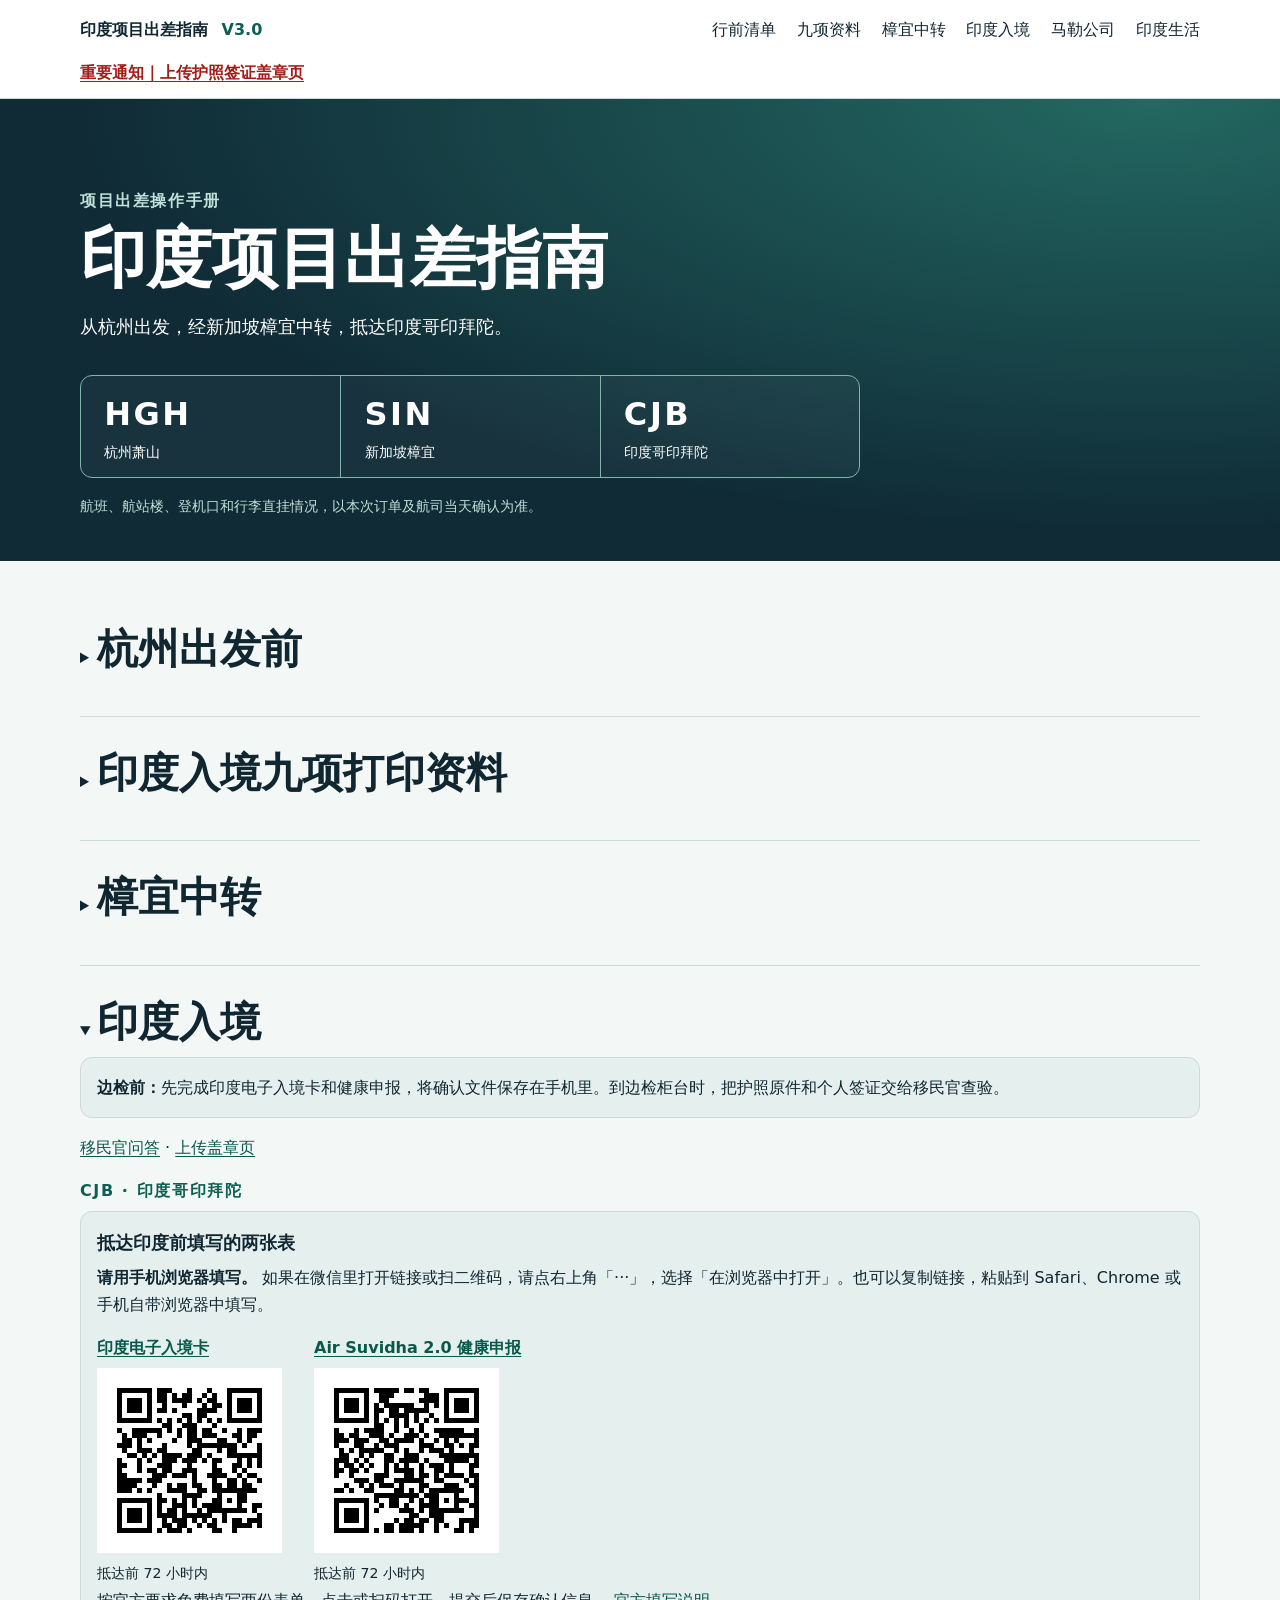
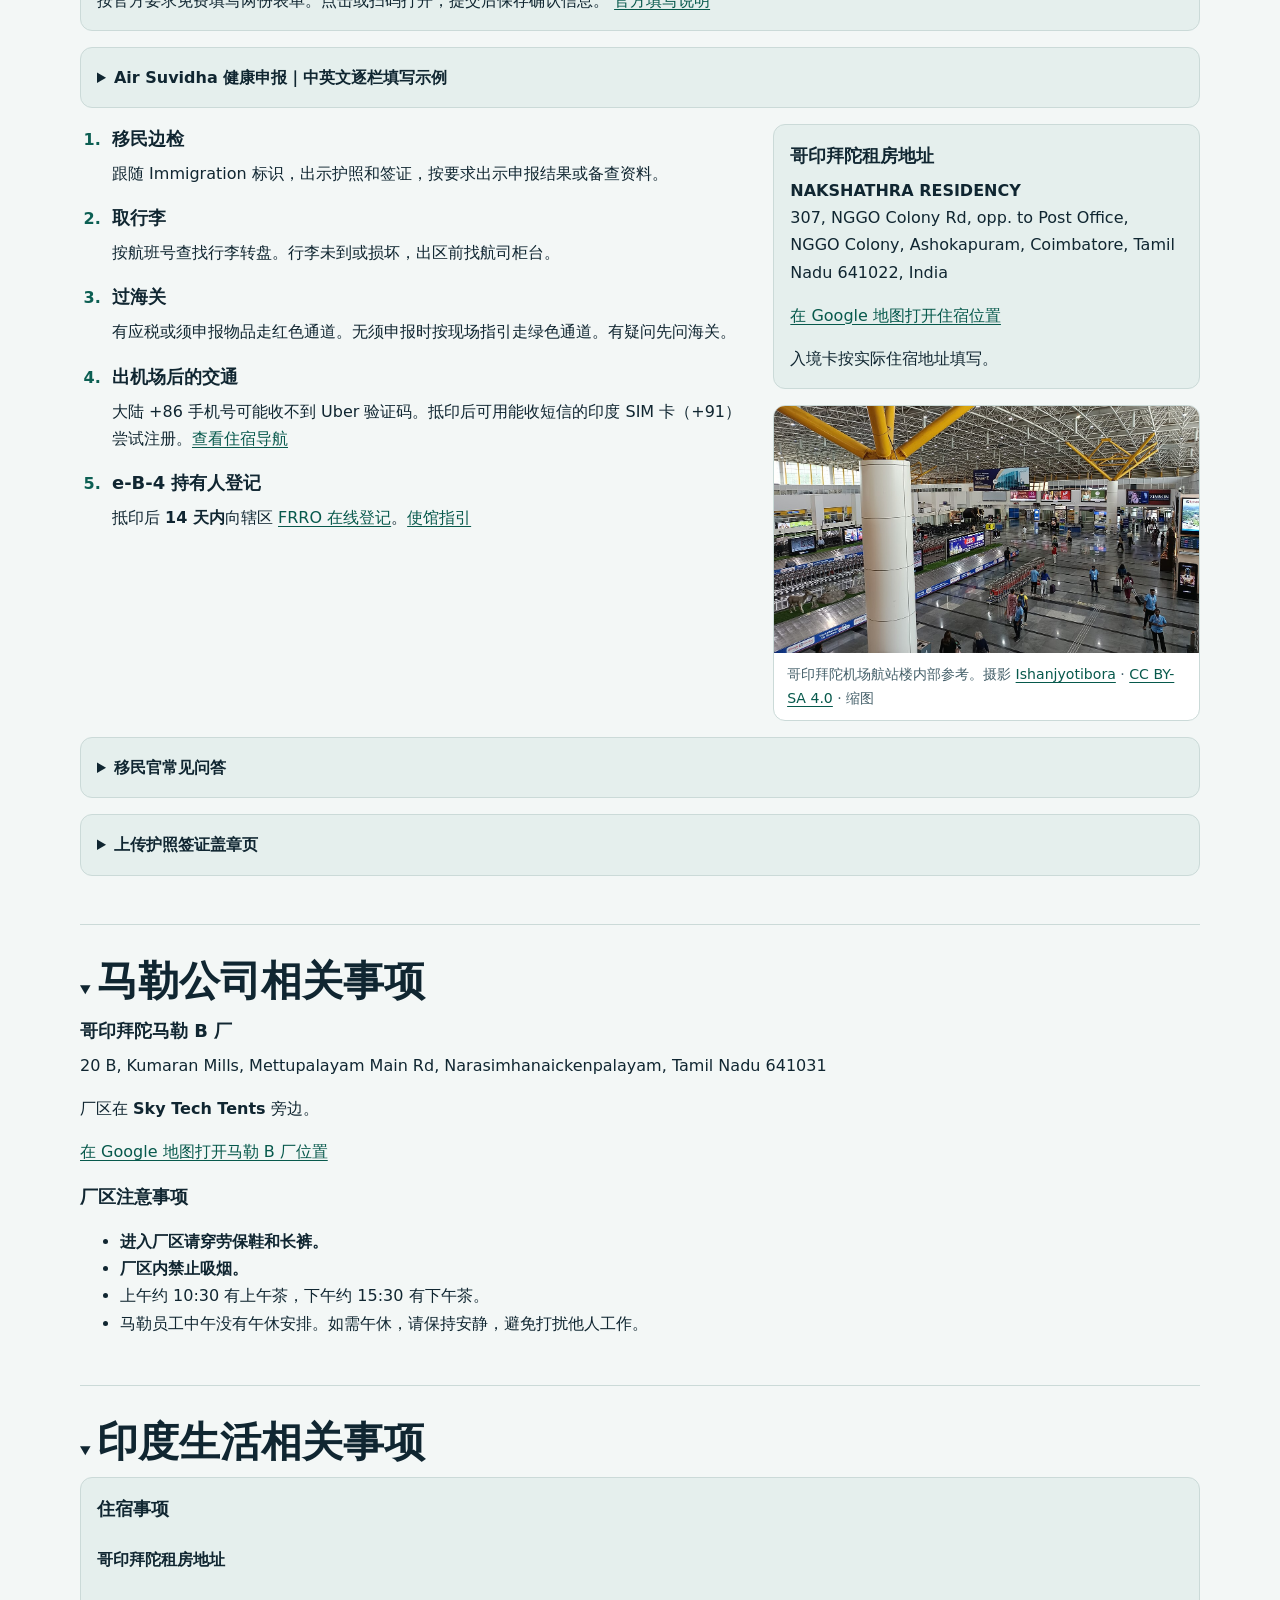
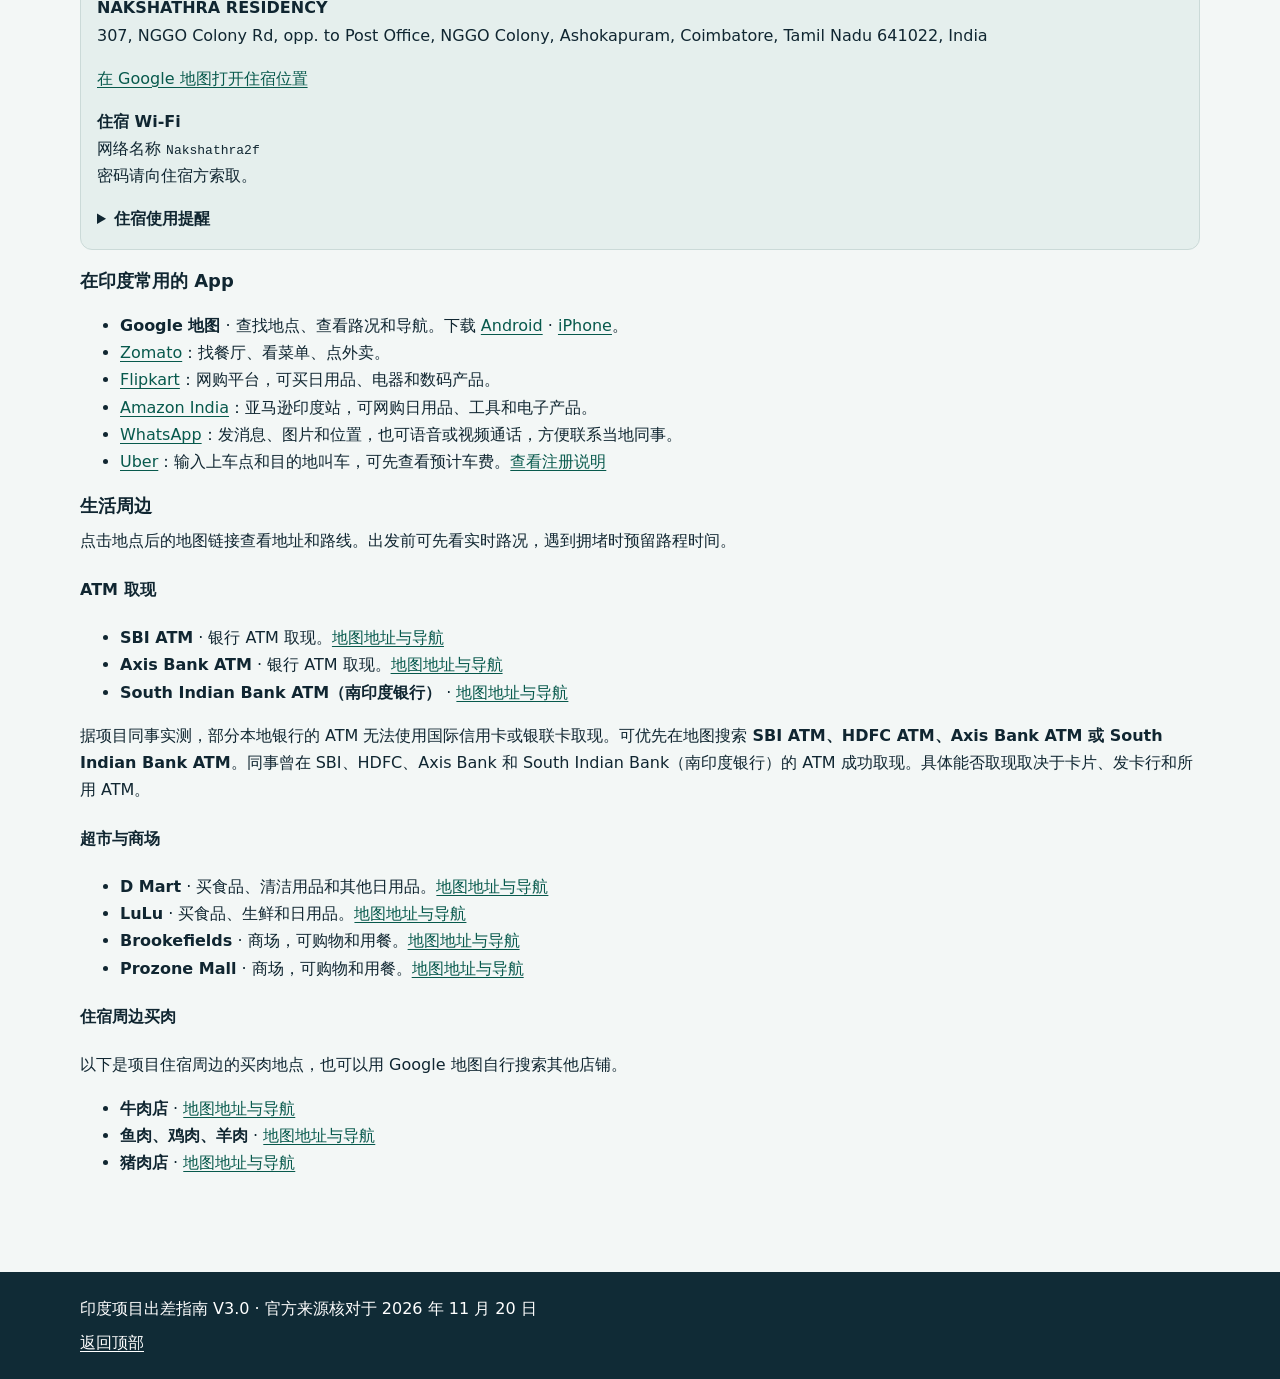
==== india-project-guide-v3/index.html @ 46e32e8b "Highlight passport stamp upload in header" ====
<!doctype html>
<html lang="zh-CN">
<head>
<meta charset="utf-8">
<meta name="viewport" content="width=device-width, initial-scale=1">
<meta name="description" content="杭州经新加坡樟宜前往印度哥印拜陀的项目出差操作指南。">
<title>印度项目出差指南 V3.0</title>
<link rel="stylesheet" href="assets/style.css">
<script src="assets/checklist.js" defer></script>
<style>
.guide-section > summary { cursor: pointer; margin-bottom: .65rem; }
.guide-section > summary h2 { display: inline; }
</style>
<script defer src="assets/sections.js"></script>
</head>
<body>
<a class="skip" href="#main">跳到正文</a>
<header id="top">
<div class="wrap mast">
<strong>印度项目出差指南 <span>V3.0</span></strong>
<nav aria-label="章节导航"><a href="#prep">行前清单</a><a href="#documents">九项资料</a><a href="#transit">樟宜中转</a><a href="#india">印度入境</a><a href="#mahle">马勒公司</a><a href="#india-living">印度生活</a></nav>
</div>
<p class="wrap" style="padding:0 0 .75rem;margin-block:0"><strong><a href="#visa-upload" style="color:#a41c17">重要通知｜上传护照签证盖章页</a></strong></p>
</header>
<main id="main">
<section class="hero">
<div class="wrap">
<p class="eyebrow">项目出差操作手册</p>
<h1>印度项目出差指南</h1>
<p class="lead">从杭州出发，经新加坡樟宜中转，抵达印度哥印拜陀。</p>
<ol class="route" aria-label="航线示意">
<li><b>HGH</b><span>杭州萧山</span></li>
<li><b>SIN</b><span>新加坡樟宜</span></li>
<li><b>CJB</b><span>印度哥印拜陀</span></li>
</ol>
<p class="note">航班、航站楼、登机口和行李直挂情况，以本次订单及航司当天确认为准。</p>
</div>
</section>
<div class="wrap content">
<details id="prep" class="section guide-section">
<summary><h2>杭州出发前</h2></summary>
<p class="tag internal">公司内部建议</p>
<div class="callout" id="baggage"><h3>酷航行李额度</h3><p><span class="tag internal">本项目订票</span> 每人 <strong>20 kg 托运</strong>，经济舱随身 <strong>最多两件、合计 10 kg</strong>。逐段核对电子客票。</p><details><summary>尺寸和充电宝要求</summary><p>托运单件三边合计 ≤ 158 cm。登机箱 ≤ 54 × 38 × 23 cm，小包 ≤ 40 × 30 × 10 cm。充电宝随身带，每人最多 2 个，须符合容量限制，飞行中禁止使用或充电。<a href="https://www.flyscoot.com/en/book/travel-essentials/baggage-information">酷航行李规则</a> · <a href="https://www.flyscoot.com/en/advisory/advisory-on-power-bank-usage-onboard">充电宝规定</a></p></details></div>
<div class="checkgroup" data-group="prep">
<div class="checkhead"><span data-count aria-live="polite"></span><button type="button" data-reset hidden>清空本组勾选</button></div>
<label><input type="checkbox" id="passport">核对护照和已获批签证。</label>
<label><input type="checkbox" id="tickets">保存两段行程单，确认行李是否直挂 CJB。</label>
<label><input type="checkbox" id="bags"><span>核对<a href="#baggage">行李额度</a>。带烟草前查看<a href="#cigarettes">香烟政策</a>。</span></label>
<label><input type="checkbox" id="mobile">开通漫游，离线保存行程和住宿地址。</label>
<label><input type="checkbox" id="card">确认银行卡可在境外支付，准备备用支付方式。</label>
<label><input type="checkbox" id="arrival"><span>按行程填写<a href="#india">印度入境卡和健康申报</a>。如需进入新加坡，另填 SG Arrival Card。</span></label>
<label><input type="checkbox" id="folder"><span>打印<a href="#documents">九项资料</a>，随身携带。</span></label>
<label><input type="checkbox" id="uber-prep"><span>如需 Uber，可先试注册。收不到验证码时，查看<a href="#uber">印度 SIM 卡注册说明</a>。</span></label>
</div>
<small>勾选进度保存在当前浏览器。出发前可打印本页。</small>
</details>
<details id="documents" class="section guide-section">
<summary><h2>印度入境九项打印资料</h2></summary>
<p class="tag internal">公司内部打印清单</p>
<p>公司建议将以下资料打印备查，护照原件随身携带。</p>
<div class="checkgroup" data-group="documents">
<div class="checkhead"><span data-count aria-live="polite"></span><button type="button" data-reset hidden>清空本组勾选</button></div>
<label><input type="checkbox" id="visa"><span><b>e-B4 签证</b></span></label>
<label><input type="checkbox" id="dispatch"><span><b>公司派遣函</b></span></label>
<label><input type="checkbox" id="sponsor"><span><b>MAHLE Sponsorship Letter</b></span></label>
<label><input type="checkbox" id="hotel"><span><b>住宿预订单</b></span></label>
<label><input type="checkbox" id="itinerary"><span><b>机票行程单</b></span></label>
<label><input type="checkbox" id="contract"><span><b>订单合同</b></span></label>
<label><input type="checkbox" id="plan"><span><b>项目计划表</b></span></label>
<label><input type="checkbox" id="business-card"><span><b>客户名片复印件</b></span></label>
<label><input type="checkbox" id="insurance"><span><b>保险单</b></span></label>
</div>
<p><span class="tag official">印度官方要求</span> 入境备好有效护照和签证。担保函与派遣函是 e‑B‑4 签证申请材料。<a href="https://www.eoibeijing.gov.in/docs/1776920910advisory_for_B4_Visa.pdf">使馆指引</a></p>
</details>
<details id="transit" class="section guide-section">
<summary><h2>樟宜中转</h2></summary>
<p class="eyebrow">SIN · 新加坡樟宜</p>
<div class="callout" id="cigarettes"><h3>香烟怎么带</h3><p><span class="tag official">新加坡海关</span> 入境时香烟无免税额度，须申报缴税并符合标准化包装。<a href="https://www.customs.gov.sg/at-customs/arriving-in-singapore/duty-free-concession-gst-relief/">查看规定</a></p><p><span class="tag official">印度海关</span> 普通香烟超过 100 支不适用免税额度，须申报走红色通道。<a href="https://www.cbic.gov.in/resources/htdocs-cbec/travellerguide_atithi.pdf">查看规定</a></p></div>
<div class="split">
<ol class="steps">
<li><h3>先看行李条</h3><p>向航司确认行李是否直挂哥印拜陀（CJB）。若只托运至 SIN，按航司指引入境、取行李并重新值机。</p></li>
<li><h3>留在机场转机</h3><p>跟随 Transfer 标识。已有登机牌就查登机口；没有就去转机柜台。<a href="https://www.changiairport.com/en/fly/transit-guide.html">樟宜转机指南</a></p></li>
<li><h3>需要入境时</h3><p>中国普通护照适用最长 30 天免签，仍须符合入境条件。入境者在抵达前 3 天内（含当天）填 <a href="https://www.ica.gov.sg/information-and-e-services/entry-and-departure/entering-singapore/sg-arrival-card-with-electronic-health-declaration">SG Arrival Card</a>。纯空侧中转无需填写。</p></li>
<li><h3>去星耀樟宜或市区</h3><p>须先办理入境。去星耀樟宜跟随 Jewel 标识，进城可从 T2 或 T3 跟随 MRT 标识到 CG2 站。<a href="https://www.changiairport.com/en/at-changi/transport-and-directions/transferring-between-terminals-jewel.html">机场动线</a></p></li>
<li><h3>返回机场并登机</h3><p>按后段航班截止时间预留返程、值机和安检时间。以机场屏幕为准确认航站楼和登机口。</p></li>

</ol>
<aside>
<figure><img src="assets/jewel.jpg" alt="星耀樟宜室内雨漩涡瀑布与绿植" loading="lazy"><figcaption>星耀樟宜雨漩涡，位于公共区。摄影 <a href="https://commons.wikimedia.org/wiki/File:Jewel_Changi_Airport_Rain_Vortex_2.jpg">Bennv3771</a> · <a href="https://creativecommons.org/licenses/by-sa/4.0/">CC BY-SA 4.0</a> · 缩图、显示裁切</figcaption></figure>
</aside>
</div>
</details>
<details id="india" class="section guide-section" open>
<summary><h2>印度入境</h2></summary>
<p class="callout"><strong>边检前：</strong>先完成印度电子入境卡和健康申报，将确认文件保存在手机里。到边检柜台时，把护照原件和个人签证交给移民官查验。</p>
<p><a href="#immigration-qa">移民官问答</a> · <a href="#visa-upload">上传盖章页</a></p>
<p class="eyebrow">CJB · 印度哥印拜陀</p>
<div class="callout"><h3>抵达印度前填写的两张表</h3>
<p><strong>请用手机浏览器填写。</strong> 如果在微信里打开链接或扫二维码，请点右上角「···」，选择「在浏览器中打开」。也可以复制链接，粘贴到 Safari、Chrome 或手机自带浏览器中填写。</p><div style="display:flex;flex-wrap:wrap;gap:1rem 2rem"><div><a href="https://indianvisaonline.gov.in/earrival/"><strong>印度电子入境卡</strong><svg role="img" aria-label="印度电子入境卡官方入口二维码" viewBox="0 0 37 37" width="185" height="185" shape-rendering="crispEdges" style="display:block;max-width:100%;height:auto;margin:.4rem 0"><rect width="37" height="37" fill="white"/><path fill="#000" d="M4 4h7v1h-7zM12 4h3v1h-3zM18 4h1v1h-1zM22 4h1v1h-1zM26 4h7v1h-7zM4 5h1v1h-1zM10 5h1v1h-1zM12 5h2v1h-2zM15 5h1v1h-1zM17 5h2v1h-2zM21 5h1v1h-1zM23 5h1v1h-1zM26 5h1v1h-1zM32 5h1v1h-1zM4 6h1v1h-1zM6 6h3v1h-3zM10 6h1v1h-1zM12 6h2v1h-2zM15 6h4v1h-4zM20 6h1v1h-1zM22 6h2v1h-2zM26 6h1v1h-1zM28 6h3v1h-3zM32 6h1v1h-1zM4 7h1v1h-1zM6 7h3v1h-3zM10 7h1v1h-1zM13 7h1v1h-1zM17 7h1v1h-1zM21 7h1v1h-1zM23 7h2v1h-2zM26 7h1v1h-1zM28 7h3v1h-3zM32 7h1v1h-1zM4 8h1v1h-1zM6 8h3v1h-3zM10 8h1v1h-1zM12 8h2v1h-2zM15 8h1v1h-1zM20 8h4v1h-4zM26 8h1v1h-1zM28 8h3v1h-3zM32 8h1v1h-1zM4 9h1v1h-1zM10 9h1v1h-1zM17 9h2v1h-2zM20 9h2v1h-2zM26 9h1v1h-1zM32 9h1v1h-1zM4 10h7v1h-7zM12 10h1v1h-1zM14 10h1v1h-1zM16 10h1v1h-1zM18 10h1v1h-1zM20 10h1v1h-1zM22 10h1v1h-1zM24 10h1v1h-1zM26 10h7v1h-7zM13 11h2v1h-2zM17 11h3v1h-3zM23 11h1v1h-1zM4 12h1v1h-1zM7 12h6v1h-6zM14 12h1v1h-1zM16 12h1v1h-1zM18 12h2v1h-2zM21 12h2v1h-2zM25 12h1v1h-1zM28 12h1v1h-1zM30 12h3v1h-3zM5 13h1v1h-1zM7 13h3v1h-3zM12 13h1v1h-1zM16 13h1v1h-1zM18 13h2v1h-2zM21 13h3v1h-3zM27 13h2v1h-2zM30 13h2v1h-2zM5 14h2v1h-2zM8 14h1v1h-1zM10 14h1v1h-1zM15 14h1v1h-1zM18 14h3v1h-3zM24 14h2v1h-2zM28 14h1v1h-1zM30 14h1v1h-1zM4 15h3v1h-3zM8 15h1v1h-1zM13 15h1v1h-1zM18 15h1v1h-1zM20 15h8v1h-8zM29 15h1v1h-1zM32 15h1v1h-1zM5 16h1v1h-1zM8 16h3v1h-3zM12 16h2v1h-2zM19 16h2v1h-2zM24 16h1v1h-1zM26 16h2v1h-2zM32 16h1v1h-1zM6 17h2v1h-2zM9 17h1v1h-1zM11 17h1v1h-1zM13 17h4v1h-4zM18 17h3v1h-3zM22 17h1v1h-1zM26 17h7v1h-7zM4 18h1v1h-1zM8 18h1v1h-1zM10 18h1v1h-1zM13 18h3v1h-3zM17 18h3v1h-3zM21 18h1v1h-1zM23 18h2v1h-2zM28 18h1v1h-1zM30 18h1v1h-1zM32 18h1v1h-1zM4 19h2v1h-2zM8 19h1v1h-1zM12 19h3v1h-3zM18 19h1v1h-1zM23 19h1v1h-1zM27 19h2v1h-2zM30 19h1v1h-1zM32 19h1v1h-1zM4 20h1v1h-1zM8 20h1v1h-1zM10 20h2v1h-2zM13 20h2v1h-2zM17 20h3v1h-3zM23 20h2v1h-2zM27 20h1v1h-1zM29 20h1v1h-1zM4 21h2v1h-2zM11 21h3v1h-3zM15 21h3v1h-3zM19 21h1v1h-1zM22 21h4v1h-4zM28 21h1v1h-1zM30 21h2v1h-2zM4 22h5v1h-5zM10 22h3v1h-3zM19 22h1v1h-1zM23 22h1v1h-1zM26 22h2v1h-2zM29 22h1v1h-1zM32 22h1v1h-1zM4 23h4v1h-4zM11 23h1v1h-1zM14 23h1v1h-1zM16 23h2v1h-2zM19 23h2v1h-2zM23 23h2v1h-2zM26 23h2v1h-2zM29 23h2v1h-2zM4 24h3v1h-3zM8 24h1v1h-1zM10 24h1v1h-1zM14 24h4v1h-4zM20 24h2v1h-2zM23 24h9v1h-9zM12 25h1v1h-1zM17 25h4v1h-4zM24 25h1v1h-1zM28 25h2v1h-2zM4 26h7v1h-7zM12 26h2v1h-2zM15 26h1v1h-1zM17 26h1v1h-1zM19 26h1v1h-1zM23 26h2v1h-2zM26 26h1v1h-1zM28 26h2v1h-2zM4 27h1v1h-1zM10 27h1v1h-1zM12 27h1v1h-1zM15 27h3v1h-3zM19 27h1v1h-1zM21 27h4v1h-4zM28 27h1v1h-1zM31 27h2v1h-2zM4 28h1v1h-1zM6 28h3v1h-3zM10 28h1v1h-1zM12 28h1v1h-1zM14 28h2v1h-2zM17 28h1v1h-1zM20 28h1v1h-1zM22 28h8v1h-8zM31 28h1v1h-1zM4 29h1v1h-1zM6 29h3v1h-3zM10 29h1v1h-1zM12 29h4v1h-4zM17 29h6v1h-6zM25 29h1v1h-1zM32 29h1v1h-1zM4 30h1v1h-1zM6 30h3v1h-3zM10 30h1v1h-1zM13 30h1v1h-1zM15 30h3v1h-3zM19 30h1v1h-1zM21 30h1v1h-1zM23 30h1v1h-1zM25 30h1v1h-1zM27 30h2v1h-2zM30 30h3v1h-3zM4 31h1v1h-1zM10 31h1v1h-1zM13 31h2v1h-2zM16 31h2v1h-2zM20 31h1v1h-1zM22 31h2v1h-2zM27 31h4v1h-4zM32 31h1v1h-1zM4 32h7v1h-7zM12 32h1v1h-1zM14 32h3v1h-3zM18 32h1v1h-1zM23 32h2v1h-2zM27 32h1v1h-1z"/></svg></a><small>抵达前 72 小时内</small></div><div><a href="https://airsuvidha.civilaviation.gov.in/"><strong>Air Suvidha 2.0 健康申报</strong><svg role="img" aria-label="Air Suvidha 2.0 健康申报官方入口二维码" viewBox="0 0 37 37" width="185" height="185" shape-rendering="crispEdges" style="display:block;max-width:100%;height:auto;margin:.4rem 0"><rect width="37" height="37" fill="white"/><path fill="#000" d="M4 4h7v1h-7zM12 4h5v1h-5zM18 4h2v1h-2zM21 4h2v1h-2zM26 4h7v1h-7zM4 5h1v1h-1zM10 5h1v1h-1zM13 5h3v1h-3zM22 5h3v1h-3zM26 5h1v1h-1zM32 5h1v1h-1zM4 6h1v1h-1zM6 6h3v1h-3zM10 6h1v1h-1zM13 6h2v1h-2zM21 6h4v1h-4zM26 6h1v1h-1zM28 6h3v1h-3zM32 6h1v1h-1zM4 7h1v1h-1zM6 7h3v1h-3zM10 7h1v1h-1zM12 7h1v1h-1zM14 7h6v1h-6zM22 7h1v1h-1zM24 7h1v1h-1zM26 7h1v1h-1zM28 7h3v1h-3zM32 7h1v1h-1zM4 8h1v1h-1zM6 8h3v1h-3zM10 8h1v1h-1zM12 8h2v1h-2zM15 8h2v1h-2zM18 8h5v1h-5zM26 8h1v1h-1zM28 8h3v1h-3zM32 8h1v1h-1zM4 9h1v1h-1zM10 9h1v1h-1zM12 9h1v1h-1zM15 9h4v1h-4zM20 9h1v1h-1zM23 9h1v1h-1zM26 9h1v1h-1zM32 9h1v1h-1zM4 10h7v1h-7zM12 10h1v1h-1zM14 10h1v1h-1zM16 10h1v1h-1zM18 10h1v1h-1zM20 10h1v1h-1zM22 10h1v1h-1zM24 10h1v1h-1zM26 10h7v1h-7zM12 11h2v1h-2zM16 11h1v1h-1zM18 11h1v1h-1zM21 11h1v1h-1zM4 12h1v1h-1zM8 12h1v1h-1zM10 12h4v1h-4zM16 12h1v1h-1zM19 12h1v1h-1zM21 12h1v1h-1zM24 12h6v1h-6zM32 12h1v1h-1zM4 13h2v1h-2zM7 13h2v1h-2zM11 13h3v1h-3zM15 13h1v1h-1zM18 13h3v1h-3zM22 13h1v1h-1zM25 13h8v1h-8zM4 14h3v1h-3zM8 14h3v1h-3zM13 14h2v1h-2zM16 14h4v1h-4zM21 14h1v1h-1zM24 14h1v1h-1zM26 14h1v1h-1zM28 14h1v1h-1zM32 14h1v1h-1zM4 15h1v1h-1zM8 15h2v1h-2zM12 15h1v1h-1zM14 15h3v1h-3zM21 15h3v1h-3zM26 15h2v1h-2zM29 15h1v1h-1zM31 15h2v1h-2zM5 16h1v1h-1zM7 16h1v1h-1zM9 16h5v1h-5zM16 16h1v1h-1zM18 16h1v1h-1zM21 16h1v1h-1zM23 16h3v1h-3zM27 16h1v1h-1zM31 16h1v1h-1zM5 17h2v1h-2zM9 17h1v1h-1zM11 17h1v1h-1zM14 17h2v1h-2zM18 17h3v1h-3zM25 17h8v1h-8zM4 18h3v1h-3zM8 18h1v1h-1zM10 18h1v1h-1zM14 18h2v1h-2zM17 18h4v1h-4zM22 18h1v1h-1zM26 18h5v1h-5zM32 18h1v1h-1zM4 19h1v1h-1zM6 19h2v1h-2zM9 19h1v1h-1zM11 19h1v1h-1zM14 19h1v1h-1zM16 19h1v1h-1zM18 19h1v1h-1zM21 19h1v1h-1zM23 19h3v1h-3zM27 19h1v1h-1zM31 19h2v1h-2zM4 20h2v1h-2zM7 20h2v1h-2zM10 20h1v1h-1zM14 20h1v1h-1zM16 20h4v1h-4zM21 20h1v1h-1zM24 20h2v1h-2zM27 20h1v1h-1zM31 20h1v1h-1zM4 21h1v1h-1zM7 21h1v1h-1zM12 21h3v1h-3zM18 21h2v1h-2zM21 21h2v1h-2zM24 21h1v1h-1zM26 21h4v1h-4zM31 21h2v1h-2zM8 22h3v1h-3zM12 22h2v1h-2zM16 22h6v1h-6zM24 22h2v1h-2zM30 22h1v1h-1zM32 22h1v1h-1zM6 23h1v1h-1zM9 23h1v1h-1zM11 23h1v1h-1zM13 23h3v1h-3zM17 23h1v1h-1zM21 23h2v1h-2zM26 23h3v1h-3zM31 23h2v1h-2zM4 24h2v1h-2zM7 24h1v1h-1zM10 24h2v1h-2zM16 24h2v1h-2zM19 24h1v1h-1zM21 24h1v1h-1zM23 24h7v1h-7zM32 24h1v1h-1zM12 25h9v1h-9zM22 25h3v1h-3zM28 25h1v1h-1zM32 25h1v1h-1zM4 26h7v1h-7zM12 26h1v1h-1zM15 26h2v1h-2zM19 26h1v1h-1zM21 26h1v1h-1zM23 26h2v1h-2zM26 26h1v1h-1zM28 26h3v1h-3zM32 26h1v1h-1zM4 27h1v1h-1zM10 27h1v1h-1zM13 27h1v1h-1zM15 27h2v1h-2zM18 27h1v1h-1zM21 27h4v1h-4zM28 27h1v1h-1zM31 27h2v1h-2zM4 28h1v1h-1zM6 28h3v1h-3zM10 28h1v1h-1zM12 28h1v1h-1zM17 28h3v1h-3zM21 28h1v1h-1zM23 28h7v1h-7zM32 28h1v1h-1zM4 29h1v1h-1zM6 29h3v1h-3zM10 29h1v1h-1zM19 29h2v1h-2zM23 29h3v1h-3zM32 29h1v1h-1zM4 30h1v1h-1zM6 30h3v1h-3zM10 30h1v1h-1zM16 30h1v1h-1zM18 30h2v1h-2zM21 30h2v1h-2zM24 30h2v1h-2zM29 30h4v1h-4zM4 31h1v1h-1zM10 31h1v1h-1zM14 31h2v1h-2zM17 31h5v1h-5zM24 31h1v1h-1zM26 31h1v1h-1zM29 31h1v1h-1zM31 31h2v1h-2zM4 32h7v1h-7zM12 32h1v1h-1zM14 32h2v1h-2zM17 32h3v1h-3zM21 32h1v1h-1zM24 32h1v1h-1zM28 32h2v1h-2zM31 32h1v1h-1z"/></svg></a><small>抵达前 72 小时内</small></div></div><p>按官方要求免费填写两份表单。点击或扫码打开，提交后保存确认信息。 <a href="https://airsuvidha.civilaviation.gov.in/instructions">官方填写说明</a></p></div>
<details class="callout" id="air-suvidha-example">
<summary style="cursor:pointer;font-weight:700">Air Suvidha 健康申报｜中英文逐栏填写示例</summary>
<p>以杭州 → 新加坡 → 哥印拜陀为例。<b>*</b> 表示当前表单标注的必填项。部分栏位会按你的选择出现。用手机浏览器打开，抵达前 72 小时内填写。</p>
<section style="margin-top:1.2rem"><h4>Personal Details｜个人信息</h4><dl style="margin:0"><dt style="font-weight:700;margin-top:.65rem">填报方式 <small lang="en">Are you travelling as *</small></dt><dd style="margin:0">仅填本人选 <b>Individual</b>（个人）；随家庭一起填报时按实际选择 <b>Family</b>（家庭）。</dd>
<dt style="font-weight:700;margin-top:.65rem">护照英文全名 <small lang="en">Full Name *</small></dt><dd style="margin:0">示例 <b>GAO XINXIANG</b>，按自己的护照拼写及顺序填写。</dd>
<dt style="font-weight:700;margin-top:.65rem">性别 <small lang="en">Gender *</small></dt><dd style="margin:0">按实际选择 <b>Male</b>（男）、<b>Female</b>（女）或 <b>Other</b>（其他）。</dd>
<dt style="font-weight:700;margin-top:.65rem">年龄（周岁） <small lang="en">Age *</small></dt><dd style="margin:0">填写本人周岁数字。</dd>
<dt style="font-weight:700;margin-top:.65rem">国籍 <small lang="en">Nationality *</small></dt><dd style="margin:0">中国护照选 <b>China</b>。</dd>
<dt style="font-weight:700;margin-top:.65rem">护照号码 <small lang="en">Passport Number *</small></dt><dd style="margin:0">照护照原样填写，包括字母和数字。</dd>
<dt style="font-weight:700;margin-top:.65rem">最近 21 天到访或中转过的表内埃博拉受影响国家 <small lang="en">Ebola Affected Countries Visited/Transited in Last 21 Days *</small></dt><dd style="margin:0">逐一勾选实际到访或中转过的表内国家，并填各国日期范围。确实没有才选 <b>None</b>。新加坡中转另填在下面的 Transit Country 栏。</dd></dl></section>
<section style="margin-top:1.2rem"><h4>International Travel Details｜出发与境外中转</h4><dl style="margin:0"><dt style="font-weight:700;margin-top:.65rem">赴印方式 <small lang="en">Your journey to India *</small></dt><dd style="margin:0">选 <b>Via transit (foreign country)</b>（经第三国中转）。直飞才选 <b>Direct to India</b>。</dd>
<dt style="font-weight:700;margin-top:.65rem">首次登机国家 <small lang="en">First Country of Boarding *</small></dt><dd style="margin:0"><b>China</b>。</dd>
<dt style="font-weight:700;margin-top:.65rem">从首次登机国家出发的日期 <small lang="en">Date of Departure from Boarding Country *</small></dt><dd style="margin:0">填杭州航段的实际起飞日期，格式 <b>DD-MM-YYYY</b>。页面预填日期也要核对。</dd>
<dt style="font-weight:700;margin-top:.65rem">首次登机机场 <small lang="en">Airport of First Boarding *</small></dt><dd style="margin:0"><b>Hangzhou Xiaoshan International Airport (HGH)</b>，杭州萧山国际机场。</dd>
<dt style="font-weight:700;margin-top:.65rem">中转国家 <small lang="en">Transit Country *</small></dt><dd style="margin:0"><b>Singapore</b>（新加坡）。</dd>
<dt style="font-weight:700;margin-top:.65rem">中转记录的航班号 <small lang="en">Flight Number *（中转栏）</small></dt><dd style="margin:0">备好杭州→新加坡的机票与新加坡→哥印拜陀的机票。官网字段只标注 Flight Number，未明确是飞抵还是飞离新加坡的航班，按表单提示或向航司核对后填写。</dd>
<dt style="font-weight:700;margin-top:.65rem">中转机场 <small lang="en">Airport Name *（中转栏）</small></dt><dd style="margin:0"><b>Singapore Changi Airport (SIN)</b>，新加坡樟宜机场。</dd>
<dt style="font-weight:700;margin-top:.65rem">中转日期 <small lang="en">Date of Stopover *</small></dt><dd style="margin:0">填实际在新加坡中转的日期，格式 DD-MM-YYYY。若跨日，核对机票。</dd>
<dt style="font-weight:700;margin-top:.65rem">添加中转记录 <small lang="en">Add transit row</small></dt><dd style="margin:0">仅在还有其他境外中转地时逐条添加。</dd></dl></section>
<section style="margin-top:1.2rem"><h4>Travel Details to India｜抵印航班</h4><dl style="margin:0"><dt style="font-weight:700;margin-top:.65rem">首个抵达的印度国际机场 <small lang="en">First International Airport of Arrival in India *</small></dt><dd style="margin:0">选 <b>Coimbatore (CJB)</b>（哥印拜陀）。若改签后先到印度其他机场，按实际选择。</dd>
<dt style="font-weight:700;margin-top:.65rem">抵印航段航空公司 <small lang="en">Airline Name *</small></dt><dd style="margin:0">选定机场后选 <b>Scoot</b>（酷航）。</dd>
<dt style="font-weight:700;margin-top:.65rem">抵印航班号 <small lang="en">Flight Number Arriving to India *</small></dt><dd style="margin:0"><b>TR740</b>（新加坡 SIN → 哥印拜陀 CJB）。</dd>
<dt style="font-weight:700;margin-top:.65rem">座位号（选填） <small lang="en">Seat Number（Optional）</small></dt><dd style="margin:0">登机牌写 12A 就填 <b>12A</b>。尚未分配可留空。</dd>
<dt style="font-weight:700;margin-top:.65rem">预计抵达日期及印度当地时间 <small lang="en">Arrival Date &amp; Time (IST) *</small></dt><dd style="margin:0">日期示例 <b>21-01-2027</b>（2027 年 1 月 21 日）。时间按本人机票的印度当地到达时间填写，格式 HH:MM。</dd></dl></section>
<section style="margin-top:1.2rem"><h4>Onward Travel &amp; Places to Visit｜抵印续程与停留地点</h4><dl style="margin:0"><dt style="font-weight:700;margin-top:.65rem">抵印后的续程类型 <small lang="en">Select onward travel type *</small></dt><dd style="margin:0">本例抵达哥印拜陀后去当地住宿、无后续联程，选 <b>None</b>。如有续程，按实际选 Domestic（国内航班）、Others (Road / Train)（公路或铁路）或 International transit（国际转机）。</dd>
<dt style="font-weight:700;margin-top:.65rem">续程目的地国家 / 机场 / 航班号 <small lang="en">Destination Country / Destination Airport / Flight Number</small></dt><dd style="margin:0">选择国际续程并出现这些栏位时，按下一段行程填写。本例选 None。</dd>
<dt style="font-weight:700;margin-top:.65rem">计划前往的邦 / 区 <small lang="en">State / District</small></dt><dd style="margin:0"><b>Tamil Nadu</b>（泰米尔纳德邦）→ <b>Coimbatore</b>（哥印拜陀）。</dd>
<dt style="font-weight:700;margin-top:.65rem">该地停留起始日 / 结束日 <small lang="en">Date From / Date To *</small></dt><dd style="margin:0">若抵达当天开始停留，起始日为 <b>21-01-2027</b>，结束日填本人实际离开该地的日期。</dd>
<dt style="font-weight:700;margin-top:.65rem">添加邦或区 <small lang="en">Add state / district</small></dt><dd style="margin:0">如有多个计划停留地区，逐项添加并填日期范围。</dd></dl></section>
<section style="margin-top:1.2rem"><h4>Contact &amp; OTP Verification｜联系方式与验证码</h4><dl style="margin:0"><dt style="font-weight:700;margin-top:.65rem">电子邮箱 <small lang="en">Email Address *</small></dt><dd style="margin:0">填本人能立即查收邮件的邮箱。</dd>
<dt style="font-weight:700;margin-top:.65rem">手机号 / 国家区号 <small lang="en">Mobile Number * / Country code</small></dt><dd style="margin:0">把默认 <b>+91</b> 改为中国 <b>+86</b>，号码框填写本人国内手机号，只输入数字。</dd>
<dt style="font-weight:700;margin-top:.65rem">发送一次性验证码 <small lang="en">Send OTP</small></dt><dd style="margin:0">点击后去<b>邮箱</b>查收并把验证码填回表单。使用 +86 时验证码只发邮箱；使用印度 +91 时才会同时发短信与邮件，任选一个验证。</dd>
<dt style="font-weight:700;margin-top:.65rem">继续填写地址与联系方式 <small lang="en">Continue to Address &amp; Contact</small></dt><dd style="margin:0">完成验证码验证后继续。</dd></dl></section>
<section style="margin-top:1.2rem"><h4>Health Declaration, Consent &amp; Submit｜健康问题、声明与提交</h4><dl style="margin:0"><dt style="font-weight:700;margin-top:.65rem">健康申报 <small lang="en">Health Declaration</small></dt><dd style="margin:0">按实际情况回答系统显示的症状、接触史等问题。前面申报到访或中转受影响国家时，页面可能展开额外问题。</dd>
<dt style="font-weight:700;margin-top:.65rem">数据处理同意 / 法定声明 <small lang="en">Data Consent / Statutory Declaration</small></dt><dd style="margin:0">仔细阅读，复核护照、航班、停留和联系方式后，再按页面要求勾选。</dd>
<dt style="font-weight:700;margin-top:.65rem">提交健康申报 <small lang="en">Submit Self-Declaration</small></dt><dd style="margin:0">确认页面显示提交成功，并保存登记编号。</dd>
<dt style="font-weight:700;margin-top:.65rem">提交回执 / 下载 <small lang="en">Acknowledgement / Download</small></dt><dd style="margin:0"><b>下载回执 PDF，保存到手机「文件」或「下载」。打开一次确认能离线查看，抵达时备查。</b> 同时保留确认邮件。</dd></dl></section>
<section aria-label="Air Suvidha 填写示例截图"><h4>填写示例截图</h4>
<figure><a href="assets/airsuvidha.civilaviation.gov.in_%20%281%29.png"><img src="assets/airsuvidha.civilaviation.gov.in_%20%281%29.png" alt="Air Suvidha 填写示例截图 1" loading="lazy" style="max-height:none;object-fit:contain"></a><figcaption>示例截图 1 · 点击查看原图</figcaption></figure>
<figure><a href="assets/airsuvidha.civilaviation.gov.in_%20%282%29.png"><img src="assets/airsuvidha.civilaviation.gov.in_%20%282%29.png" alt="Air Suvidha 填写示例截图 2" loading="lazy" style="max-height:none;object-fit:contain"></a><figcaption>示例截图 2 · 点击查看原图</figcaption></figure>
</section>
<p style="margin-top:1rem"><a href="https://airsuvidha.civilaviation.gov.in/instructions">Air Suvidha 官方填写说明</a></p>
</details>
<div class="split">
<ol class="steps">


<li><h3>移民边检</h3><p>跟随 Immigration 标识，出示护照和签证，按要求出示申报结果或备查资料。</p></li>
<li><h3>取行李</h3><p>按航班号查找行李转盘。行李未到或损坏，出区前找航司柜台。</p></li>
<li><h3>过海关</h3><p>有应税或须申报物品走红色通道。无须申报时按现场指引走绿色通道。有疑问先问海关。</p></li>
<li><h3>出机场后的交通</h3><p id="uber">大陆 +86 手机号可能收不到 Uber 验证码。抵印后可用能收短信的印度 SIM 卡（+91）尝试注册。<a href="#lodging">查看住宿导航</a></p></li>
<li><h3>e‑B‑4 持有人登记</h3><p>抵印后 <strong>14 天内</strong>向辖区 <a href="https://indianfrro.gov.in/eservices/home.jsp">FRRO 在线登记</a>。<a href="https://www.eoibeijing.gov.in/docs/1776920910advisory_for_B4_Visa.pdf">使馆指引</a></p></li>
</ol>
<aside><div class="callout" id="lodging"><h3>哥印拜陀租房地址</h3><p><strong>NAKSHATHRA RESIDENCY</strong><br>307, NGGO Colony Rd, opp. to Post Office, NGGO Colony, Ashokapuram, Coimbatore, Tamil Nadu 641022, India</p><p><a href="https://maps.app.goo.gl/5jbMmNvGTtE6Mkqb7">在 Google 地图打开住宿位置</a></p><p>入境卡按实际住宿地址填写。</p></div><figure><img src="assets/coimbatore.jpg" alt="哥印拜陀机场航站楼内部" loading="lazy"><figcaption>哥印拜陀机场航站楼内部参考。摄影 <a href="https://commons.wikimedia.org/wiki/File:Inside_view_of_Coimbatore_Airport.jpg">Ishanjyotibora</a> · <a href="https://creativecommons.org/licenses/by-sa/4.0/">CC BY-SA 4.0</a> · 缩图</figcaption></figure></aside>
</div>
<details id="immigration-qa" class="callout">
<summary><strong>移民官常见问答</strong></summary>
<p>按实际行程、签证和公司文件回答。以下英文可作现场参考。</p>
<ol class="steps">
<li><h3>What is the purpose of your visit?</h3><p>来印度做什么？商务出差，调试驱动电机生产线。</p><p lang="en">I'm here on business to commission a drive motor production line.</p></li>
<li><h3>What is your work plan?</h3><p>项目怎么安排？计划在春节前让产线具备自动生产条件。</p><p lang="en">We plan to get the line ready for automated production before Chinese New Year.</p></li>
<li><h3>What are the motors used for?</h3><p>产品有什么用途？这些电机用于驱动电动摩托车。</p><p lang="en">These motors power electric motorcycles.</p></li>
<li><h3>Which company do you work for, and who is your customer?</h3><p>你在哪家公司工作？客户是谁？我们是 GOUP，客户是 MAHLE。正式公司名称按派遣函和担保函回答。</p><p lang="en">I work for GOUP, and our customer is MAHLE.</p></li>
<li><h3>Where will you be staying?</h3><p>你住在哪里？住在哥印拜陀的 NAKSHATHRA RESIDENCY，并按要求出示租房预订单。住宿有变动时按实际订单回答。<a href="#lodging">查看住宿地址</a></p><p lang="en">I'll be staying at NAKSHATHRA RESIDENCY in Coimbatore. Here's my accommodation booking confirmation.</p></li>
<li><h3>Do you have a return ticket?</h3><p>有返程机票吗？如果尚未购票，如实说明公司会根据项目进度安排人员返程。</p><p lang="en">Not yet. Our company will arrange our return travel based on the project's progress.</p></li>
<li><h3>What is your job?</h3><p>你的工作是什么？按本人实际岗位回答。以下选一句与自己岗位相符的回答。</p><ul lang="en"><li>I'm an electrical engineer. <span lang="zh-CN">电气工程师</span></li><li>I'm a mechanical engineer. <span lang="zh-CN">机械工程师</span></li><li>I'm a project manager. <span lang="zh-CN">项目经理</span></li><li>I'm a mechanical fitter. <span lang="zh-CN">钳工</span></li><li>I'm an electrician. <span lang="zh-CN">电工</span></li></ul></li>
<li><h3>Can you show me your e-Arrival Card and health declaration?</h3><p>能出示电子入境卡和健康申报吗？打开手机中提前保存的两份确认文件，按要求出示。</p><p lang="en">Yes. Here are my e-Arrival Card confirmation and my Air Suvidha health declaration acknowledgement.</p></li>
</ol>
<p><strong>按问题出示材料：</strong>移民官问到哪项，就从<a href="#documents">九项打印备查资料</a>中拿出对应文件佐证。</p>
</details>
<details id="visa-upload" class="callout">
<summary><strong>上传护照签证盖章页</strong></summary>
<p class="tag internal">FRRO 申请资料采集</p>
<ol class="steps">
<li>用手机扫描软件扫描护照上有印度签证章及相关出入境章的页面，确保印章和日期清晰完整。</li>
<li>多页合并为一个 PDF。按护照英文姓名命名，字母大写，用下划线分隔，例如 <strong>GAO_XINXIANG.PDF</strong>。</li>
<li>用钉钉登录，打开下方共享文件夹，点击「上传」，提交 PDF。若无权限，请联系项目负责人。</li>
</ol>
<p><a class="tag official" href="https://alidocs.dingtalk.com/i/nodes/lyQod3RxJKlkdaG3hYdplBDY8kb4Mw9r">打开钉钉文件夹上传 PDF</a></p>
<figure style="max-width:34rem"><a href="assets/%E6%8A%A4%E7%85%A7%E7%9B%96%E7%AB%A0%E7%A4%BA%E4%BE%8B.jpg"><img src="assets/%E6%8A%A4%E7%85%A7%E7%9B%96%E7%AB%A0%E7%A4%BA%E4%BE%8B.jpg" alt="护照签证章与出入境章扫描示例" loading="lazy" style="max-height:none;object-fit:contain"></a><figcaption>扫描示例 · 点击图片查看原图</figcaption></figure>
</details>
</details>
<details id="mahle" class="section guide-section" open>
<summary><h2>马勒公司相关事项</h2></summary>
<h3>哥印拜陀马勒 B 厂</h3>
<p>20 B, Kumaran Mills, Mettupalayam Main Rd, Narasimhanaickenpalayam, Tamil Nadu 641031</p>
<p>厂区在 <strong>Sky Tech Tents</strong> 旁边。</p>
<p><a href="https://maps.app.goo.gl/jBevgTrQjiT9Lpyy8">在 Google 地图打开马勒 B 厂位置</a></p>
<h3>厂区注意事项</h3>
<ul>
<li><strong>进入厂区请穿劳保鞋和长裤。</strong></li>
<li><strong>厂区内禁止吸烟。</strong></li>
<li>上午约 10:30 有上午茶，下午约 15:30 有下午茶。</li>
<li>马勒员工中午没有午休安排。如需午休，请保持安静，避免打扰他人工作。</li>
</ul>
</details>
<details id="india-living" class="section guide-section" open>
<summary><h2>印度生活相关事项</h2></summary>
<section id="lodging-notes" class="callout">
<h3>住宿事项</h3>
<h4>哥印拜陀租房地址</h4>
<p><strong>NAKSHATHRA RESIDENCY</strong><br>307, NGGO Colony Rd, opp. to Post Office, NGGO Colony, Ashokapuram, Coimbatore, Tamil Nadu 641022, India</p><p><a href="https://maps.app.goo.gl/5jbMmNvGTtE6Mkqb7">在 Google 地图打开住宿位置</a></p>
<p><strong>住宿 Wi-Fi</strong><br>网络名称 <code>Nakshathra2f</code><br>密码请向住宿方索取。</p>
<details id="lodging-reminders"><summary><strong>住宿使用提醒</strong></summary>
<ul>
<li>需要家电或生活用品，可通过 WhatsApp 联系房东 <a href="https://wa.me/919150536363">+91 91505 36363</a>。</li>
<li>使用风扇、空调或插座前，先打开对应的墙壁开关（switch）。空调通电后再用遥控器开启。</li>
<li>房东允许离房时把取电卡留在卡槽里、随身带走房门钥匙，让冰箱继续供电。离开前请关闭空调、风扇和灯。</li>
</ul>
<figure><img src="assets/switch-panel.jpg" alt="墙壁开关及风扇调速旋钮参考图" loading="lazy" style="max-height:none;object-fit:contain"><figcaption>墙壁开关及风扇调速旋钮参考图。<a href="https://commons.wikimedia.org/wiki/File:Switch_box_with_fan_regulator.jpg">Wikimedia Commons · Swethasakthivel · CC0</a></figcaption></figure><h4>浴室热水怎么开</h4>
<p>冷水和热水两边的开关都要打开。将中间的切换开关拨到左侧或右侧，确保拨到位，<strong>不要停在中间</strong>。按住宿方提醒，停在中位可能导致整层楼都没有热水。</p>
<figure style="padding:1rem">
<div role="img" aria-label="操作示意：左侧和右侧都打开，中间切换开关拨到左或右，不能停在中位" style="display:grid;grid-template-columns:1fr 1.6fr 1fr;gap:.4rem;text-align:center">
<div style="background:#e5efed;border-radius:.4rem;padding:.5rem"><strong>左侧开关</strong><br>打开</div>
<div style="background:#e5efed;border-radius:.4rem;padding:.5rem"><strong>中间切换</strong><br>拨左或拨右<br><strong style="color:#882e19">中位不可停</strong></div>
<div style="background:#e5efed;border-radius:.4rem;padding:.5rem"><strong>右侧开关</strong><br>打开</div>
</div>
<figcaption>操作示意：两侧分别控制冷水和热水，以现场标识为准。</figcaption>
</figure>
</details>
</section>
<h3>在印度常用的 App</h3>
<ul>
<li><strong>Google 地图</strong> · 查找地点、查看路况和导航。下载 <a href="https://play.google.com/store/apps/details?id=com.google.android.apps.maps">Android</a> · <a href="https://apps.apple.com/app/google-maps/id585027354">iPhone</a>。</li>
<li><a href="https://www.zomato.com/">Zomato</a>：找餐厅、看菜单、点外卖。</li>
<li><a href="https://www.flipkart.com/">Flipkart</a>：网购平台，可买日用品、电器和数码产品。</li>
<li><a href="https://www.amazon.in/">Amazon India</a>：亚马逊印度站，可网购日用品、工具和电子产品。</li>
<li><a href="https://www.whatsapp.com/messaging">WhatsApp</a>：发消息、图片和位置，也可语音或视频通话，方便联系当地同事。</li>
<li><a href="https://www.uber.com/global/en/r/cities/coimbatore-north-tamil-nadu-in/">Uber</a>：输入上车点和目的地叫车，可先查看预计车费。<a href="#uber">查看注册说明</a></li>
</ul>
<h3 id="common-addresses">生活周边</h3>
<p>点击地点后的地图链接查看地址和路线。出发前可先看实时路况，遇到拥堵时预留路程时间。</p>
<h4>ATM 取现</h4>
<ul>
<li><strong>SBI ATM</strong> · 银行 ATM 取现。<a href="https://maps.app.goo.gl/P2QX1P6pWtpH5Kjr5">地图地址与导航</a></li>
<li><strong>Axis Bank ATM</strong> · 银行 ATM 取现。<a href="https://maps.app.goo.gl/R2YvB31bgSoj4iqL6">地图地址与导航</a></li>
<li><strong>South Indian Bank ATM（南印度银行）</strong> · <a href="https://maps.app.goo.gl/1ERCCerxc6BfnLiV9">地图地址与导航</a></li>
</ul>
<p>据项目同事实测，部分本地银行的 ATM 无法使用国际信用卡或银联卡取现。可优先在地图搜索 <strong>SBI ATM、HDFC ATM、Axis Bank ATM 或 South Indian Bank ATM</strong>。同事曾在 SBI、HDFC、Axis Bank 和 South Indian Bank（南印度银行）的 ATM 成功取现。具体能否取现取决于卡片、发卡行和所用 ATM。</p>
<h4>超市与商场</h4>
<ul>
<li><strong>D Mart</strong> · 买食品、清洁用品和其他日用品。<a href="https://maps.app.goo.gl/2yJwVWYoAKPHTD2M9">地图地址与导航</a></li>
<li><strong>LuLu</strong> · 买食品、生鲜和日用品。<a href="https://maps.app.goo.gl/bXcFgCYVKMmCVHdS8">地图地址与导航</a></li>
<li><strong>Brookefields</strong> · 商场，可购物和用餐。<a href="https://maps.app.goo.gl/PQF11iAXDaA7dGqf7">地图地址与导航</a></li>
<li><strong>Prozone Mall</strong> · 商场，可购物和用餐。<a href="https://maps.app.goo.gl/F7oKLGd6oACWZH978">地图地址与导航</a></li>
</ul>
<h4>住宿周边买肉</h4>
<p>以下是项目住宿周边的买肉地点，也可以用 Google 地图自行搜索其他店铺。</p>
<ul>
<li><strong>牛肉店</strong> · <a href="https://maps.app.goo.gl/fCwB31a9ozxDW1tGA">地图地址与导航</a></li>
<li><strong>鱼肉、鸡肉、羊肉</strong> · <a href="https://maps.app.goo.gl/7nNeVzQr9EzECw749">地图地址与导航</a></li>
<li><strong>猪肉店</strong> · <a href="https://maps.app.goo.gl/VqzR883d353mv6u27">地图地址与导航</a></li>
</ul>
</details>
</div>
</main>
<footer><div class="wrap"><p>印度项目出差指南 V3.0 · 官方来源核对于 2026 年 11 月 20 日</p><a href="#top">返回顶部</a></div></footer>
</body>
</html>
---- india-project-guide-v3/assets/style.css ----
:root{color-scheme:light;--ink:#102631;--muted:#45606a;--line:#cbdad8;--paper:#f3f7f6;--white:#fff;--teal:#0c5f53;--deep:#102b36;font-family:"Microsoft YaHei","PingFang SC",system-ui,sans-serif}
*{box-sizing:border-box}body{margin:0;background:var(--paper);color:var(--ink);line-height:1.7}a{color:#07594c;text-underline-offset:.2em}a:focus-visible,button:focus-visible,input:focus-visible{outline:3px solid #ad5a19;outline-offset:4px}.wrap{width:min(1120px, calc(100% - 40px));margin-inline:auto}.skip{position:absolute;left:1rem;top:-8rem;background:white;padding:.5rem;z-index:4}.skip:focus{top:1rem}header{background:#fff;border-bottom:1px solid var(--line)}.mast{display:flex;align-items:center;justify-content:space-between;gap:.7rem;padding:1rem 0;flex-wrap:wrap}.mast strong span{color:var(--teal);margin-left:.5rem}.mast nav{display:flex;gap:.55rem 1.3rem;flex-wrap:wrap}.mast nav a{color:var(--ink);text-decoration:none}.mast nav a:hover{text-decoration:underline}.hero{background:radial-gradient(ellipse at 90% 0%,#236861 0%,transparent 66%),var(--deep);color:white;padding:clamp(2.5rem,7vw,5.5rem) 0 2.6rem}.eyebrow{font-weight:750;letter-spacing:.1em;color:var(--teal);margin:0 0 .4rem}.hero .eyebrow,.hero .note{color:#bfdfd9}h1,h2,h3,p{margin-top:0}h1{font-size:clamp(2.05rem,6vw,4.1rem);line-height:1.15;margin-bottom:1rem}h2{font-size:clamp(1.6rem,4vw,2.55rem);line-height:1.2;margin-bottom:1rem}h3{font-size:1.12rem;margin-bottom:.35rem}.lead{font-size:1.12rem}.note,small,figcaption{font-size:.88rem}.route{list-style:none;margin:2rem 0 1.1rem;padding:0;display:grid;grid-template-columns:repeat(3,1fr);border:1px solid #82b4ac;border-radius:12px;overflow:hidden;max-width:780px}.route li{padding:.7rem clamp(.55rem,2vw,1.45rem);background:#ffffff0a}.route li+li{border-left:1px solid #82b4ac}.route b,.route span{display:block}.route b{font-size:clamp(1.25rem,4vw,2rem);letter-spacing:.08em}.route span{font-size:.88rem}.content{padding:2rem 0 3rem}.section{padding:2rem 0;border-bottom:1px solid var(--line);scroll-margin-top:.5rem}.section:last-child{border-bottom:0}.tag{display:inline-block;padding:.12rem .55rem;border-radius:4px;font-size:.88rem;font-weight:700}.tag.internal{background:#f9e9d0;color:#694010}.tag.official{background:#dbeee8;color:#124f41}.checkgroup{background:white;border:1px solid var(--line);border-radius:12px;margin:1rem 0;overflow:hidden}.checkhead{display:flex;gap:1rem;align-items:center;justify-content:space-between;padding:.55rem 1rem;background:#e5efed}.checkhead:empty,.checkhead:has([hidden]){display:none}button{font:inherit;color:var(--teal);border:1px solid #809d98;background:white;padding:.25rem .65rem;border-radius:5px;cursor:pointer}.checkgroup label{display:flex;gap:.65rem;padding:.65rem 1rem;align-items:baseline;cursor:pointer}.checkgroup label+label{border-top:1px solid #e5eeec}.checkgroup label:has(:checked){background:#eef8f4}.checkgroup input{width:1.1rem;height:1.1rem;flex:none;accent-color:var(--teal);margin:0}.checkgroup small{display:block;color:var(--muted)}.split{display:grid;grid-template-columns:1.55fr 1fr;gap:2rem}.steps{padding-left:1.65rem;margin:0}.steps li{padding-left:.35rem;margin-bottom:1rem}.steps li::marker{color:var(--teal);font-weight:750}.steps p{margin-bottom:.55rem}.diagram,.callout{background:#e5efed;border:1px solid var(--line);border-radius:12px;padding:1rem;margin:0 0 1rem}.callout p:last-child,.hero .note{margin-bottom:0}.node{background:var(--deep);color:white;border-radius:5px;padding:.6rem;text-align:center}.branches{display:grid;grid-template-columns:1fr 1fr;gap:.6rem;margin-bottom:.7rem}.branches div{background:white;border-radius:5px;padding:.65rem}.branches p{margin-bottom:0}figure{margin:0 0 1rem;border:1px solid var(--line);border-radius:12px;overflow:hidden;background:white}figure img{display:block;width:100%;height:auto;max-height:410px;object-fit:cover}figcaption{padding:.6rem .8rem;color:var(--muted)}footer{background:var(--deep);color:white;padding:1.45rem 0}footer a{color:white}footer p{margin-bottom:.4rem}
@media(max-width:760px){.split{grid-template-columns:1fr;gap:.75rem}.split aside{order:-1}.mast{align-items:flex-start;flex-direction:column}.section{padding:1.5rem 0}}
@media print{header,footer,button,.skip,figure{display:none!important}.wrap{width:auto}.hero,body{background:white;color:black}.hero .eyebrow,.hero .note{color:black}.content{padding:0}.hero{padding:.5rem 0}.split{display:block}.checkgroup label,.steps li,.diagram,.callout{break-inside:avoid}a{color:black}}
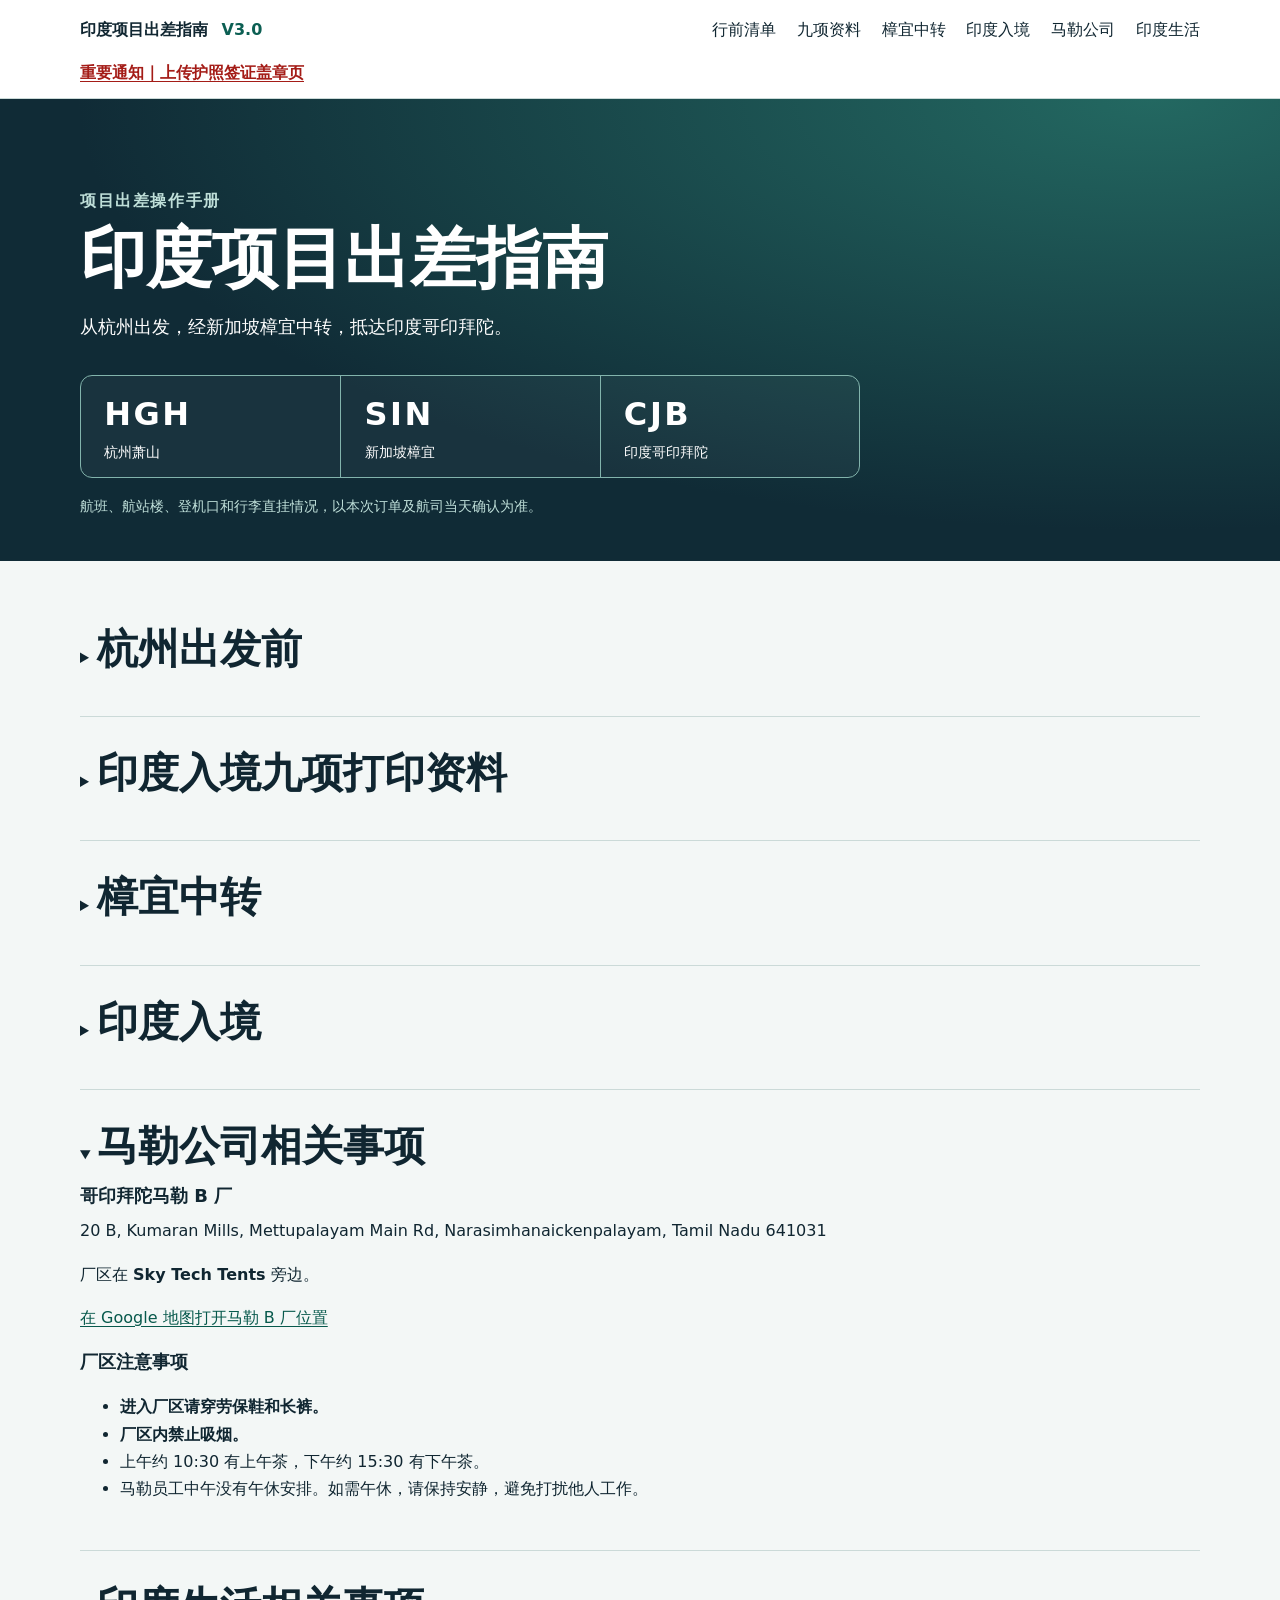
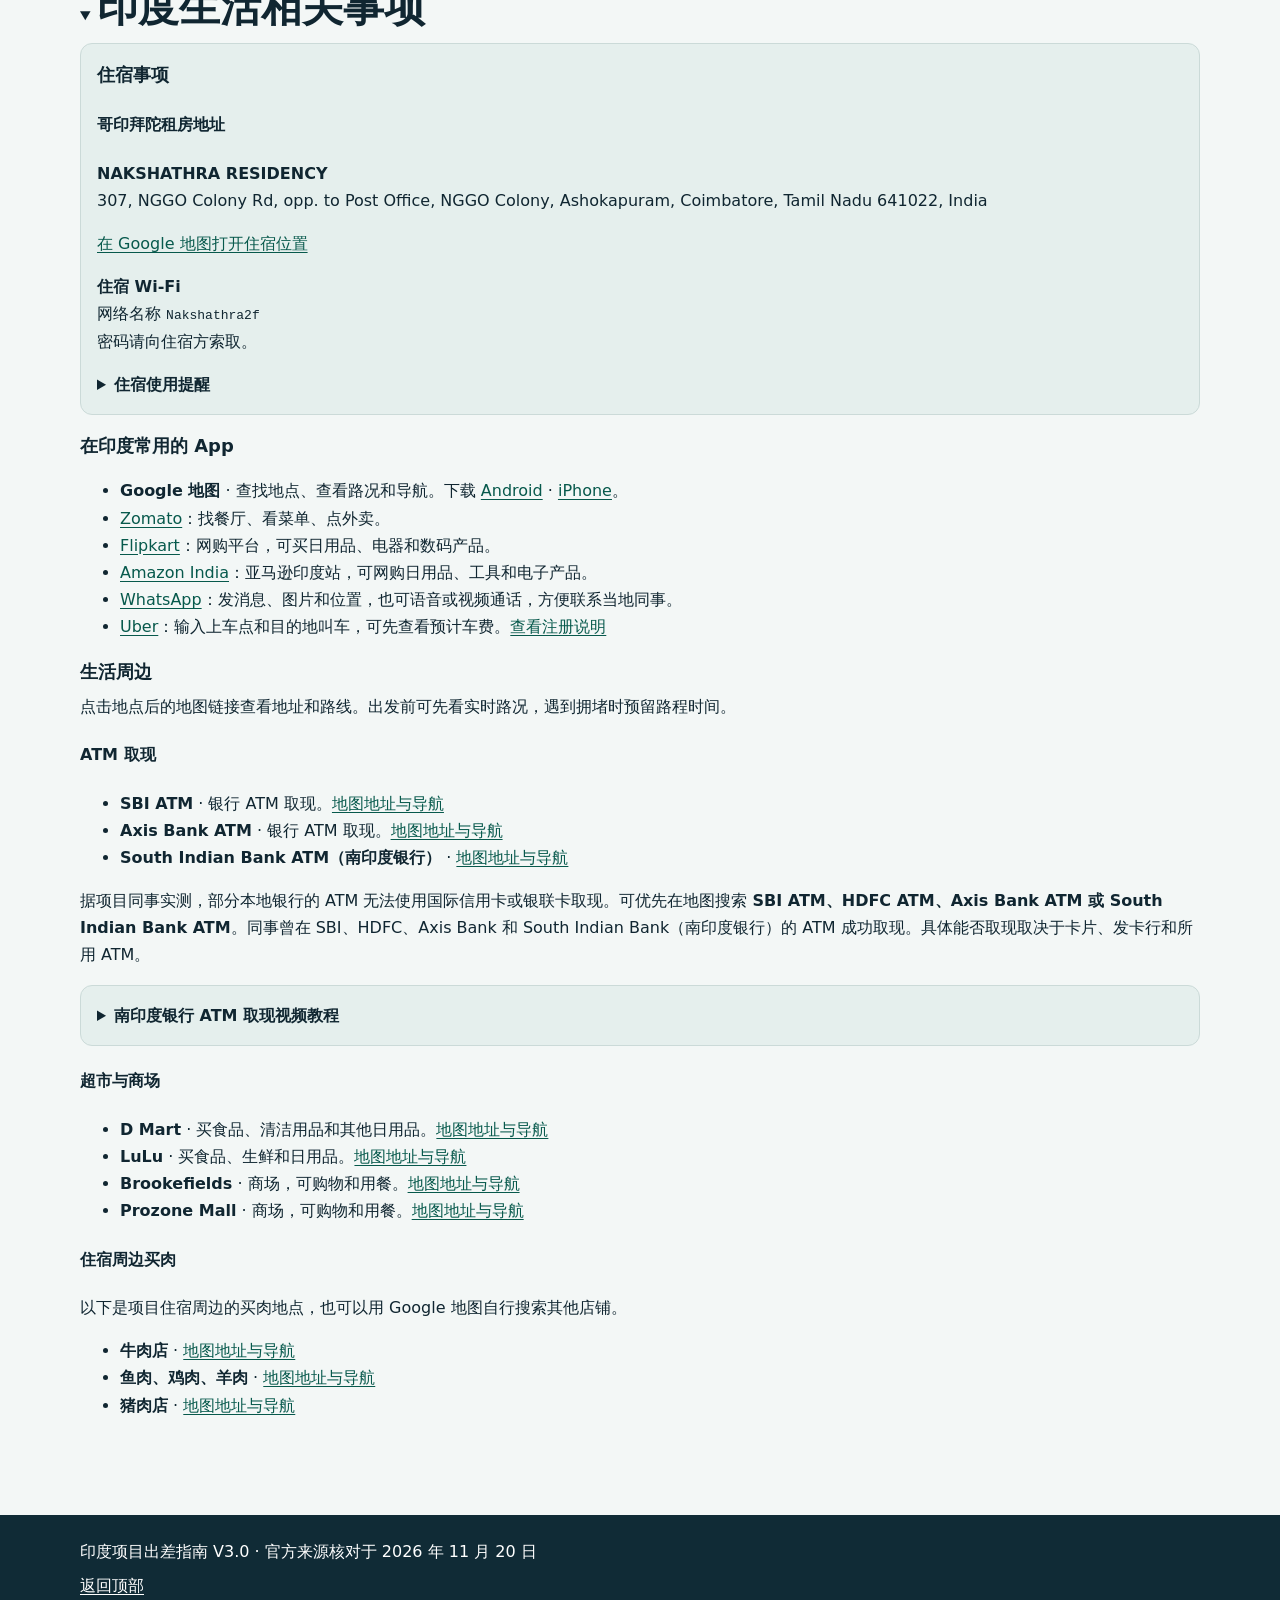
==== commit 8a321436: "Embed collapsible ATM tutorial and close India arrival by default" ====
--- a/india-project-guide-v3/index.html
+++ b/india-project-guide-v3/index.html
@@ -90,7 +90,7 @@
 </aside>
 </div>
 </details>
-<details id="india" class="section guide-section" open>
+<details id="india" class="section guide-section">
 <summary><h2>印度入境</h2></summary>
 <p class="callout"><strong>边检前：</strong>先完成印度电子入境卡和健康申报，将确认文件保存在手机里。到边检柜台时，把护照原件和个人签证交给移民官查验。</p>
 <p><a href="#immigration-qa">移民官问答</a> · <a href="#visa-upload">上传盖章页</a></p>
@@ -236,6 +236,13 @@
 <li><strong>South Indian Bank ATM（南印度银行）</strong> · <a href="https://maps.app.goo.gl/1ERCCerxc6BfnLiV9">地图地址与导航</a></li>
 </ul>
 <p>据项目同事实测，部分本地银行的 ATM 无法使用国际信用卡或银联卡取现。可优先在地图搜索 <strong>SBI ATM、HDFC ATM、Axis Bank ATM 或 South Indian Bank ATM</strong>。同事曾在 SBI、HDFC、Axis Bank 和 South Indian Bank（南印度银行）的 ATM 成功取现。具体能否取现取决于卡片、发卡行和所用 ATM。</p>
+<details id="sib-atm-video" class="callout">
+<summary><strong>南印度银行 ATM 取现视频教程</strong></summary>
+<video controls playsinline preload="none" style="display:block;width:100%;max-width:34rem;margin-top:.75rem" aria-label="南印度银行 ATM 取现视频教程">
+<source src="assets/%E5%8D%97%E5%8D%B0%E5%BA%A6%E9%93%B6%E8%A1%8C%E5%8F%96%E9%92%B1%E6%95%99%E7%A8%8B.mp4" type="video/mp4">
+</video>
+<p><a href="assets/%E5%8D%97%E5%8D%B0%E5%BA%A6%E9%93%B6%E8%A1%8C%E5%8F%96%E9%92%B1%E6%95%99%E7%A8%8B.mp4">直接打开视频</a></p>
+</details>
 <h4>超市与商场</h4>
 <ul>
 <li><strong>D Mart</strong> · 买食品、清洁用品和其他日用品。<a href="https://maps.app.goo.gl/2yJwVWYoAKPHTD2M9">地图地址与导航</a></li>
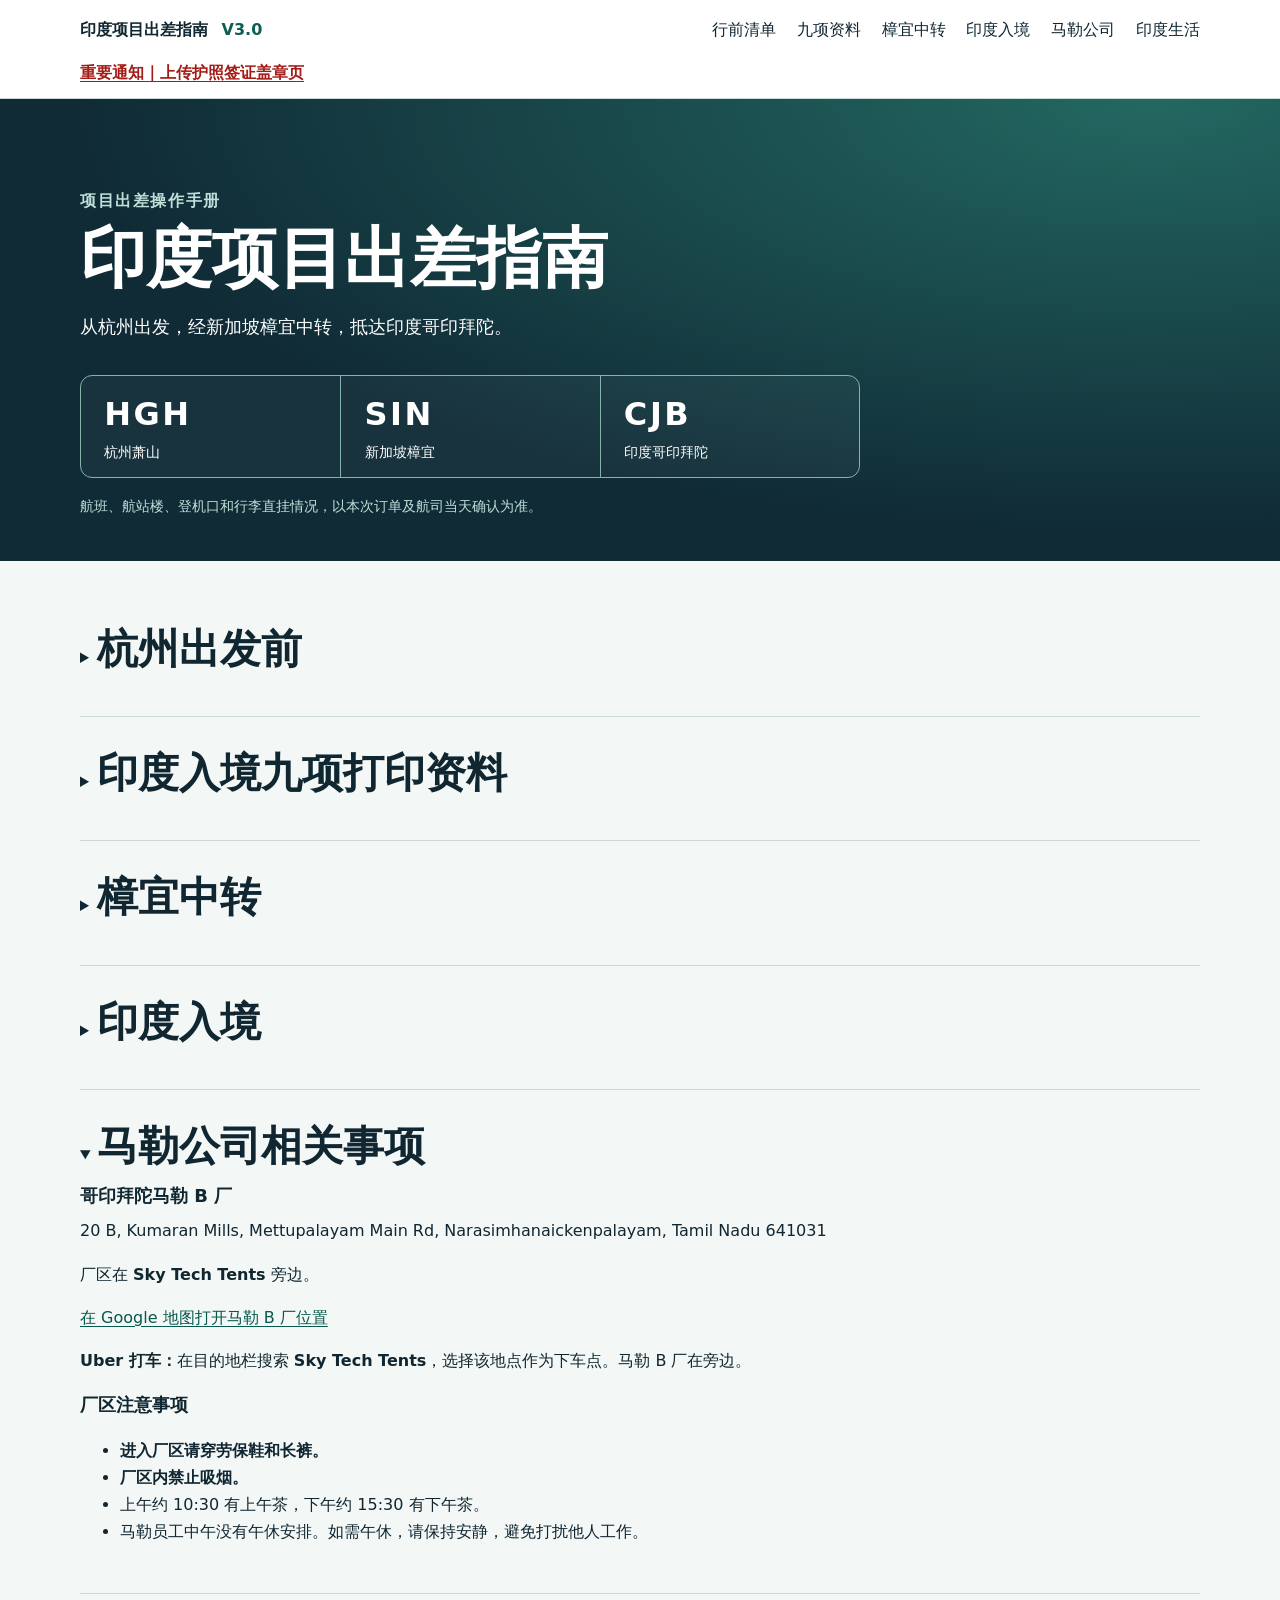
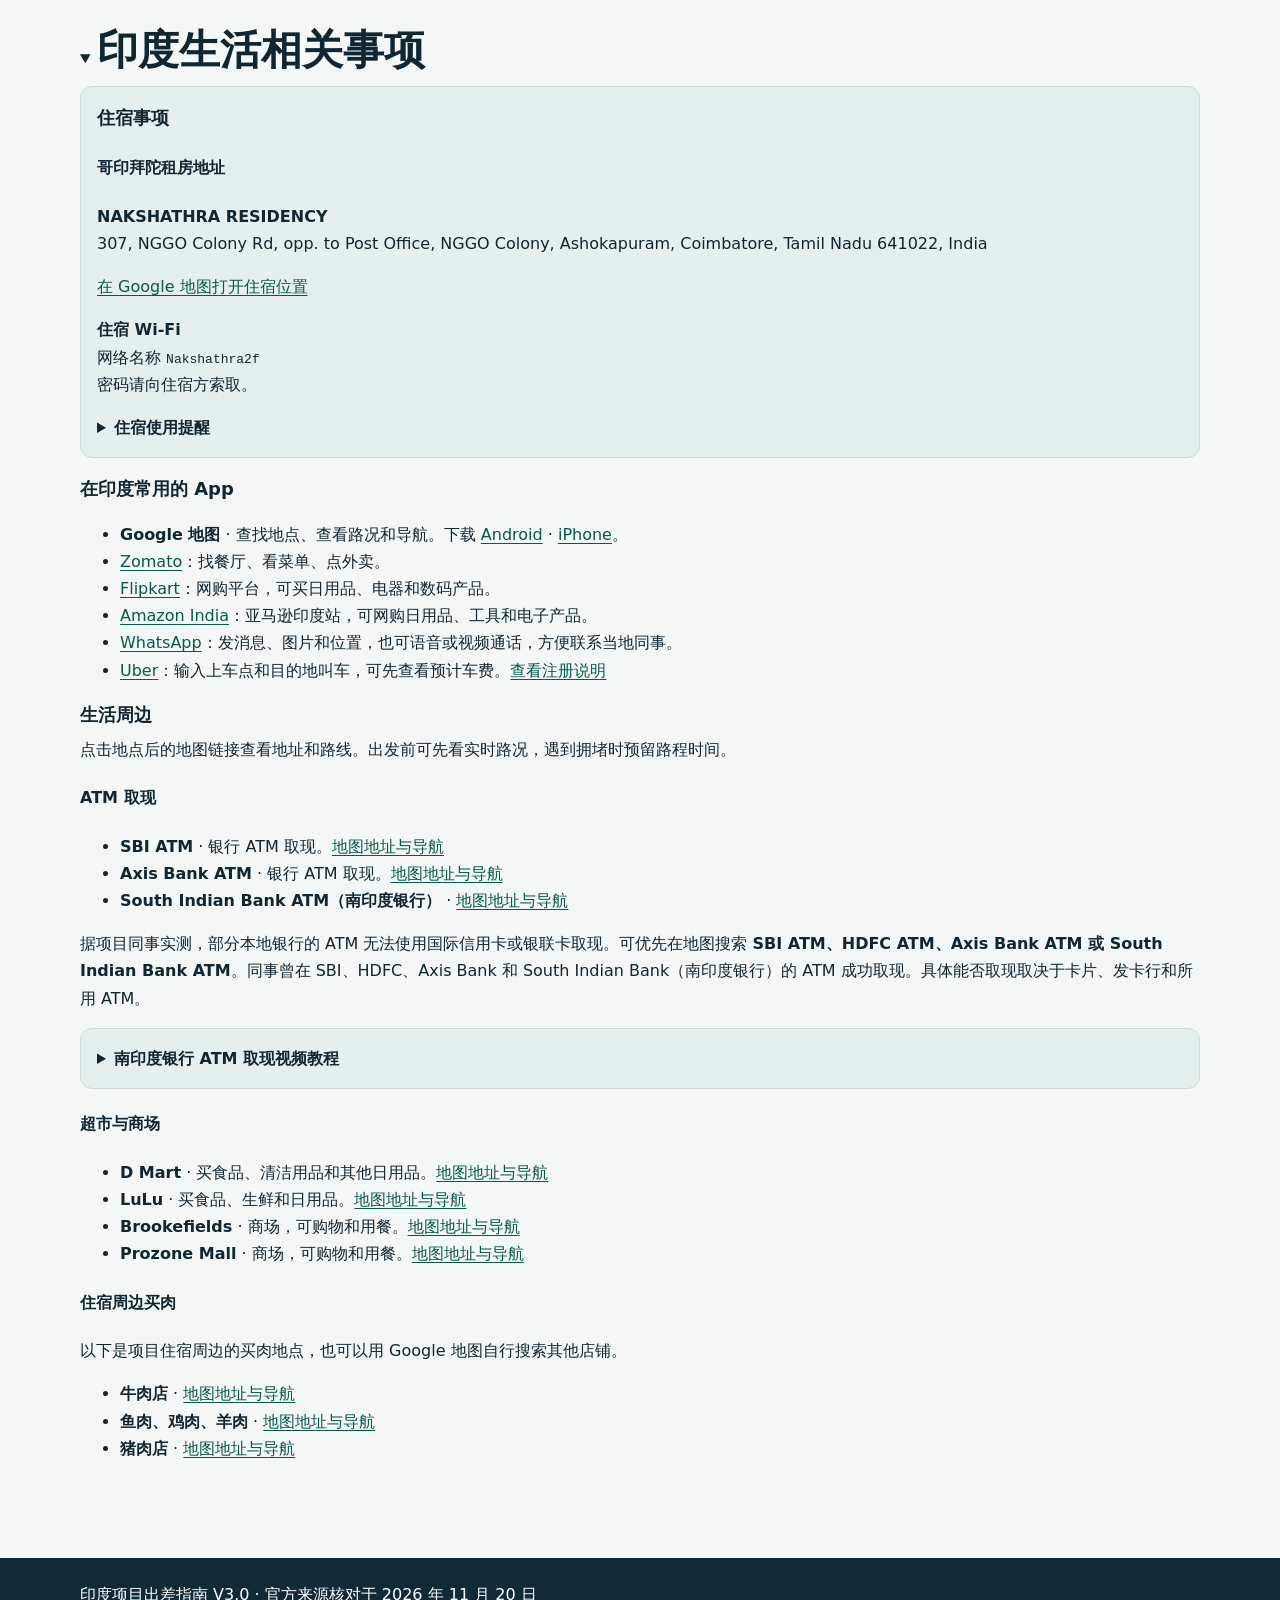
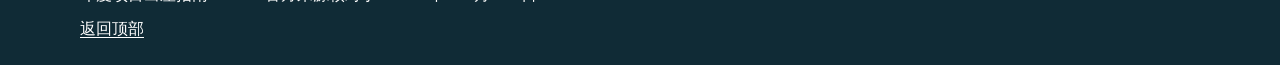
==== commit 3067ccaa: "Add Uber destination for MAHLE B plant" ====
--- a/india-project-guide-v3/index.html
+++ b/india-project-guide-v3/index.html
@@ -185,6 +185,7 @@
 <p>20 B, Kumaran Mills, Mettupalayam Main Rd, Narasimhanaickenpalayam, Tamil Nadu 641031</p>
 <p>厂区在 <strong>Sky Tech Tents</strong> 旁边。</p>
 <p><a href="https://maps.app.goo.gl/jBevgTrQjiT9Lpyy8">在 Google 地图打开马勒 B 厂位置</a></p>
+<p><strong>Uber 打车：</strong>在目的地栏搜索 <strong>Sky Tech Tents</strong>，选择该地点作为下车点。马勒 B 厂在旁边。</p>
 <h3>厂区注意事项</h3>
 <ul>
 <li><strong>进入厂区请穿劳保鞋和长裤。</strong></li>
